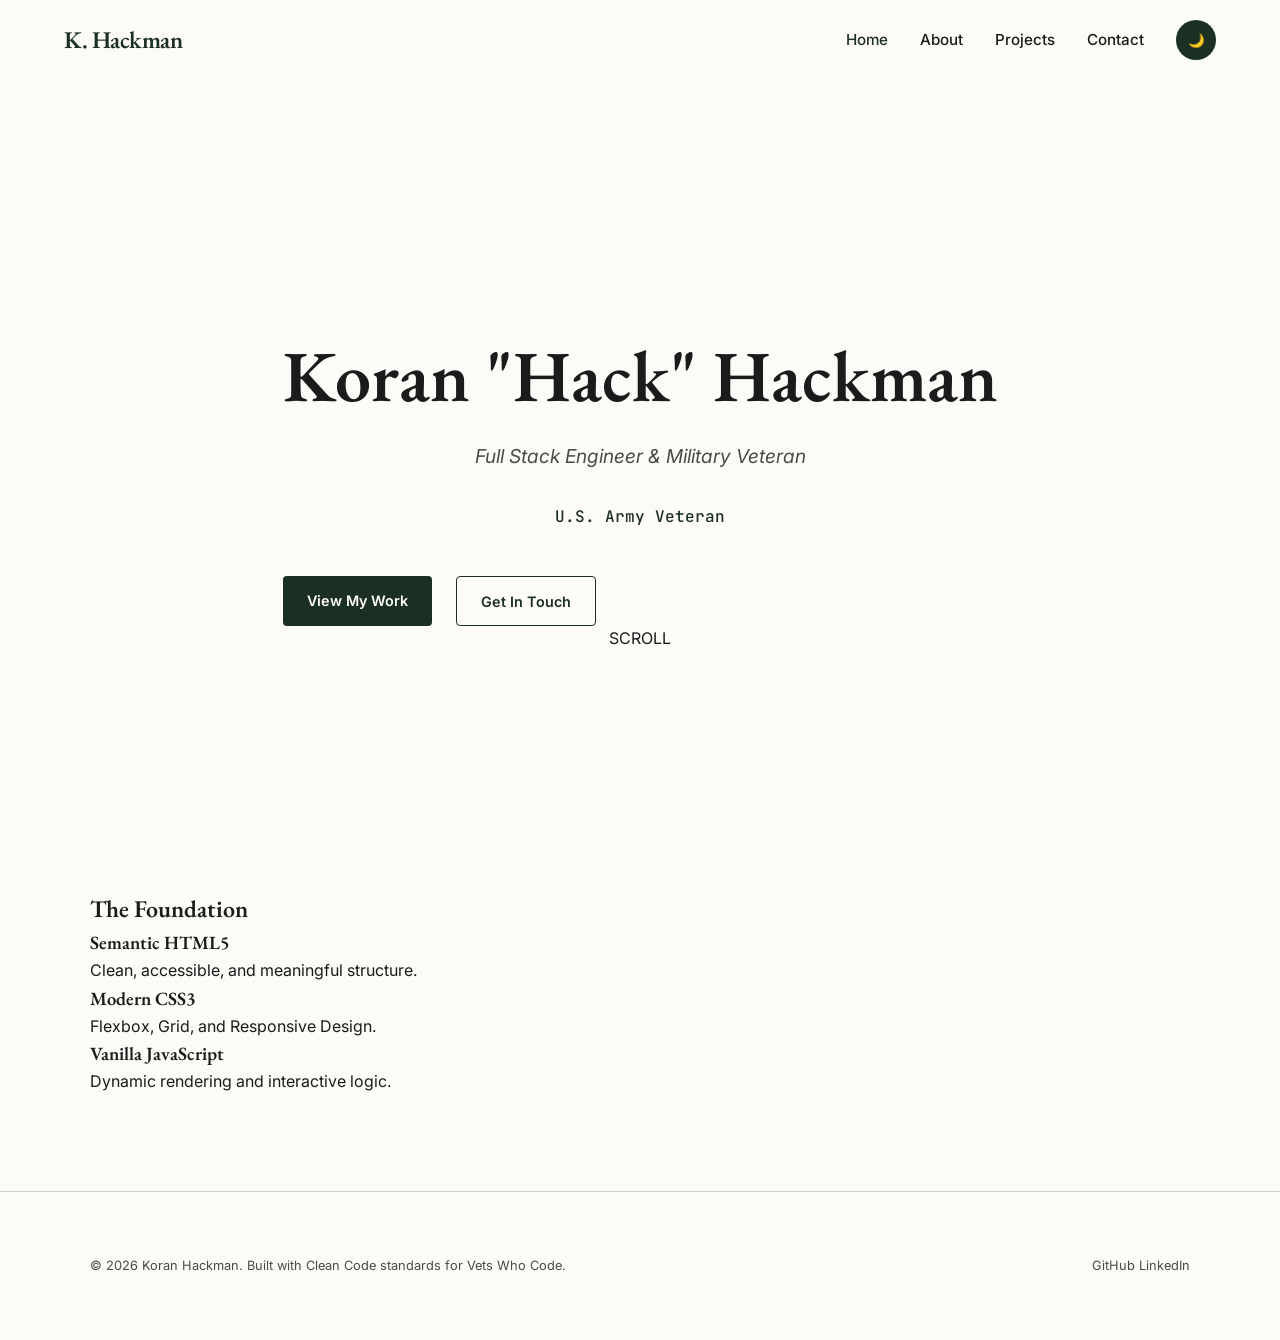
==== index.html @ 1c3fd6f7 "feat: complete VWC Capstone Portfolio with Classic Academic theme and 5 interactive features" ====
<!DOCTYPE html>
<html lang="en">
<head>
    <meta charset="UTF-8">
    <meta name="viewport" content="width=device-width, initial-scale=1.0">
    <title>Koran Hackman | Software Engineer Portfolio</title>
    <!-- Google Fonts for Classic Academic Aesthetic -->
    <link rel="preconnect" href="https://fonts.googleapis.com">
    <link rel="preconnect" href="https://fonts.gstatic.com" crossorigin>
    <link href="https://fonts.googleapis.com/css2?family=EB+Garamond:ital,wght@0,400..800;1,400..800&family=Inter:wght@400;500;600&family=JetBrains+Mono&display=swap" rel="stylesheet">
    <link rel="stylesheet" href="css/style.css">
</head>
<body>
    <!-- Theme Persistence: Feature 1 Helper -->
    <script>
        // Check localStorage immediately to prevent "flash of light mode"
        const savedTheme = localStorage.getItem('theme') || 'light';
        document.body.classList.toggle('dark-mode', savedTheme === 'dark');
    </script>

    <!-- Navigation: Feature 2 (Responsive JS Toggle) -->
    <header class="navbar" id="main-nav">
        <div class="nav-container">
            <a href="index.html" class="logo">K. Hackman</a>
            <nav class="nav-links" id="nav-menu">
                <a href="index.html" class="active">Home</a>
                <a href="about.html">About</a>
                <a href="projects.html">Projects</a>
                <a href="contact.html">Contact</a>
                <button id="theme-toggle" aria-label="Toggle Night Mode">
                    <span class="sun-icon">☀️</span>
                    <span class="moon-icon">🌙</span>
                </button>
            </nav>
            <button class="menu-toggle" id="mobile-menu" aria-label="Open Menu">
                <span></span>
                <span></span>
                <span></span>
            </button>
        </div>
    </header>

    <main>
        <!-- Hero Section -->
        <section class="hero">
            <div class="hero-content">
                <h1 id="hero-title">Koran "Hack" Hackman</h1>
                <p class="subtitle italic">Full Stack Engineer & Military Veteran</p>
                <div class="hero-text-container">
                    <!-- Feature 6: Animated Text (Typed Effect) -->
                    <p id="typing-text"></p>
                </div>
                <div class="cta-group">
                    <a href="projects.html" class="btn btn-primary">View My Work</a>
                    <a href="contact.html" class="btn btn-secondary">Get In Touch</a>
                </div>
            </div>
            <div class="hero-scroll-indicator">
                <span>SCROLL</span>
                <div class="line"></div>
            </div>
        </section>

        <!-- Brief Skills Overview (Taught in Module 2/4) -->
        <section class="skills-mini container">
            <h2 class="section-title">The Foundation</h2>
            <div class="skills-grid">
                <div class="skill-item">
                    <h3>Semantic HTML5</h3>
                    <p>Clean, accessible, and meaningful structure.</p>
                </div>
                <div class="skill-item">
                    <h3>Modern CSS3</h3>
                    <p>Flexbox, Grid, and Responsive Design.</p>
                </div>
                <div class="skill-item">
                    <h3>Vanilla JavaScript</h3>
                    <p>Dynamic rendering and interactive logic.</p>
                </div>
            </div>
        </section>
    </main>

    <footer class="footer">
        <div class="container footer-content">
            <p>&copy; 2026 Koran Hackman. Built with Clean Code standards for Vets Who Code.</p>
            <div class="social-links">
                <a href="https://github.com/hackman95" target="_blank">GitHub</a>
                <a href="https://linkedin.com/" target="_blank">LinkedIn</a>
            </div>
        </div>
    </footer>

    <!-- Core Scripts -->
    <script src="js/script.js"></script>
</body>
</html>
---- css/style.css ----
/* 
   ============================================================
   VWC PREWORK CAPSTONE — CLASSIC ACADEMIC CSS
   Style: Forest Night (Orion Inspired)
   Author: Koran Hackman
   ============================================================
*/

/* --- 1. CSS CUSTOM PROPERTIES (VARIABLES) --- */
/* Decision: Using variables allows for easy theme persistence (Feature 1).
   It separates the 'color context' from the 'structural styles'. */
:root {
    /* Classic Day Palette */
    --color-bg: #FDFBF7;           /* Parchment Paper */
    --color-surface: #FFFFFF;
    --color-text-primary: #1B1B1B; /* Ink Black */
    --color-text-secondary: #4A4A4A;
    --color-accent: #1B3022;       /* Deep Forest Green */
    --color-accent-light: #2E4D35;
    --color-border: #D1CEC7;
    --color-shadow: rgba(0, 0, 0, 0.05);

    /* Typography */
    --font-serif: 'EB Garamond', serif;
    --font-sans: 'Inter', sans-serif;
    --font-mono: 'JetBrains Mono', monospace;

    /* Transitions */
    --transition-fast: 0.2s ease;
    --transition-slow: 0.4s ease;
}

/* Night Mode (Feature 1 Logic) */
/* Rationale: Applying these via a body class allows JS to toggle the entire UI instantly. */
body.dark-mode {
    --color-bg: #23201D;           /* Dark Parchment */
    --color-surface: #2C2824;
    --color-text-primary: #E8E4DF; /* Cream */
    --color-text-secondary: #B8B2AA;
    --color-accent: #3A5F44;       /* Lighter Forest */
    --color-accent-light: #4E7C5B;
    --color-border: #3D3833;
    --color-shadow: rgba(0, 0, 0, 0.3);
}

/* --- 2. RESET & BASE --- */
* {
    box-sizing: border-box;
    margin: 0;
    padding: 0;
}

body {
    background-color: var(--color-bg);
    color: var(--color-text-primary);
    font-family: var(--font-sans);
    line-height: 1.6;
    transition: background-color var(--transition-slow), color var(--transition-slow);
    overflow-x: hidden;
}

h1, h2, h3, h4, .section-title, .logo {
    font-family: var(--font-serif);
    font-weight: 600;
}

a {
    color: inherit;
    text-decoration: none;
    transition: var(--transition-fast);
}

.italic { font-style: italic; }
.shadow { box-shadow: 0 4px 20px var(--color-shadow); }
.container {
    width: 90%;
    max-width: 1100px;
    margin: 0 auto;
}

/* --- 3. NAVIGATION (Feature 2 & 8) --- */
.navbar {
    height: 80px;
    display: flex;
    align-items: center;
    position: sticky;
    top: 0;
    z-index: 1000;
    background: transparent;
    transition: background 0.3s ease, box-shadow 0.3s ease;
}

/* Feature 8: Scroll Interaction Class (Added via JS) */
.navbar.scrolled {
    background: var(--color-bg);
    box-shadow: 0 2px 10px var(--color-shadow);
    border-bottom: 1px solid var(--color-border);
}

.nav-container {
    display: flex;
    justify-content: space-between;
    align-items: center;
    width: 90%;
    margin: 0 auto;
}

.logo {
    font-size: 1.5rem;
    letter-spacing: -0.02em;
    color: var(--color-accent);
}

.nav-links {
    display: flex;
    gap: 2rem;
    align-items: center;
}

.nav-links a {
    font-size: 0.95rem;
    font-weight: 500;
}

.nav-links a.active, .nav-links a:hover {
    color: var(--color-accent);
}

/* Mobile Menu Toggle (Feature 2) */
.menu-toggle {
    display: none;
    flex-direction: column;
    gap: 5px;
    background: none;
    border: none;
    cursor: pointer;
}

.menu-toggle span {
    width: 25px;
    height: 2px;
    background: var(--color-text-primary);
    transition: transform 0.3s ease;
}

/* Theme Toggle Button (Feature 1) */
#theme-toggle {
    background: var(--color-accent);
    border: none;
    width: 40px;
    height: 40px;
    border-radius: 50%;
    cursor: pointer;
    display: flex;
    align-items: center;
    justify-content: center;
    color: white;
}

body.dark-mode .sun-icon { display: block; }
body.dark-mode .moon-icon { display: none; }
body:not(.dark-mode) .sun-icon { display: none; }
body:not(.dark-mode) .moon-icon { display: block; }

/* --- 4. HERO SECTION --- */
.hero {
    height: 90vh;
    display: flex;
    flex-direction: column;
    justify-content: center;
    align-items: center;
    text-align: center;
    padding: 2rem;
}

.hero h1 {
    font-size: clamp(2.5rem, 8vw, 4.5rem);
    margin-bottom: 0.5rem;
}

.subtitle {
    font-size: 1.2rem;
    color: var(--color-text-secondary);
    margin-bottom: 2rem;
}

.hero-text-container {
    height: 1.5rem;
    margin-bottom: 3rem;
}

#typing-text {
    font-family: var(--font-mono);
    color: var(--color-accent);
    font-weight: 500;
}

.cta-group {
    display: flex;
    gap: 1.5rem;
}

.btn {
    padding: 0.8rem 1.5rem;
    border-radius: 4px;
    font-weight: 600;
    font-size: 0.9rem;
    transition: transform 0.2s ease, background 0.2s ease;
}

.btn-primary {
    background: var(--color-accent);
    color: white;
}

.btn-secondary {
    border: 1px solid var(--color-accent);
    color: var(--color-accent);
}

.btn:hover {
    transform: translateY(-2px);
    background: var(--color-accent-light);
    color: white;
}

/* --- 5. GRID LAYOUTS (Feature 3 Proof) --- */
.projects-grid {
    display: grid;
    grid-template-columns: repeat(auto-fill, minmax(300px, 1fr));
    gap: 2rem;
    margin-top: 2rem;
}

/* Proof Card Design */
.proof-grid {
    display: grid;
    grid-template-columns: repeat(auto-fit, minmax(280px, 1fr));
    gap: 1.5rem;
    margin: 3rem 0;
}

.proof-card {
    background: var(--color-surface);
    border: 1px solid var(--color-border);
    padding: 1.5rem;
    border-radius: 8px;
    transition: transform var(--transition-fast);
}

.proof-card img {
    width: 100%;
    margin-top: 1rem;
    border-radius: 4px;
    border: 1px solid var(--color-border);
}

/* --- 6. ABOUT SECTION --- */
.about-grid {
    display: grid;
    grid-template-columns: 350px 1fr;
    gap: 4rem;
    align-items: center;
    padding: 6rem 0;
}

.profile-img {
    width: 100%;
    border-radius: 50% 50% 10% 50%; /* Characterful academic frame */
    border: 1px solid var(--color-border);
}

.military-badge {
    margin-top: 2rem;
    display: inline-block;
    padding: 0.5rem 1rem;
    background: var(--color-accent);
    color: white;
    border-radius: 4px;
    font-size: 0.8rem;
    font-weight: 600;
    letter-spacing: 0.05em;
}

/* --- 7. CONTACT FORM (Feature 5 UI) --- */
.contact-form {
    display: flex;
    flex-direction: column;
    gap: 1.5rem;
}

.form-group {
    display: flex;
    flex-direction: column;
    gap: 0.5rem;
}

.form-group label {
    font-size: 0.85rem;
    font-weight: 600;
    color: var(--color-text-secondary);
}

.form-group input, .form-group textarea {
    padding: 0.8rem;
    background: var(--color-surface);
    border: 1px solid var(--color-border);
    border-radius: 4px;
    color: var(--color-text-primary);
    font-family: inherit;
}

/* Error States */
.error-msg {
    color: #cc0000;
    font-size: 0.75rem;
    display: none;
}

.form-group.invalid input, .form-group.invalid textarea {
    border-color: #cc0000;
}

.form-group.invalid .error-msg {
    display: block;
}

/* --- 8. FOOTER --- */
.footer {
    padding: 4rem 0;
    border-top: 1px solid var(--color-border);
    margin-top: 6rem;
}

.footer-content {
    display: flex;
    justify-content: space-between;
    font-size: 0.8rem;
    color: var(--color-text-secondary);
}

/* --- 9. RESPONSIVE MEDIA QUERIES --- */

/* Tablet (768px+) */
@media (max-width: 992px) {
    .about-grid {
        grid-template-columns: 1fr;
        gap: 2rem;
        text-align: center;
    }
    .about-image {
        max-width: 300px;
        margin: 0 auto;
    }
}

/* Mobile (Navigation Logic) */
@media (max-width: 768px) {
    .menu-toggle {
        display: flex;
    }

    .nav-links {
        position: fixed;
        top: 80px;
        left: -100%;
        width: 100%;
        height: calc(100vh - 80px);
        background: var(--color-bg);
        flex-direction: column;
        padding-top: 2rem;
        transition: 0.4s ease;
        z-index: 999;
    }

    .nav-links.active {
        left: 0;
    }

    .projects-grid {
        grid-template-columns: 1fr;
    }
    
    .contact-info {
        margin-bottom: 3rem;
    }
}

/* Animation Artifacts (Feature 6 & 8) */
@keyframes slideIn {
    from { opacity: 0; transform: translateY(30px); }
    to { opacity: 1; transform: translateY(0); }
}

.reveal {
    animation: slideIn 0.8s ease forwards;
}
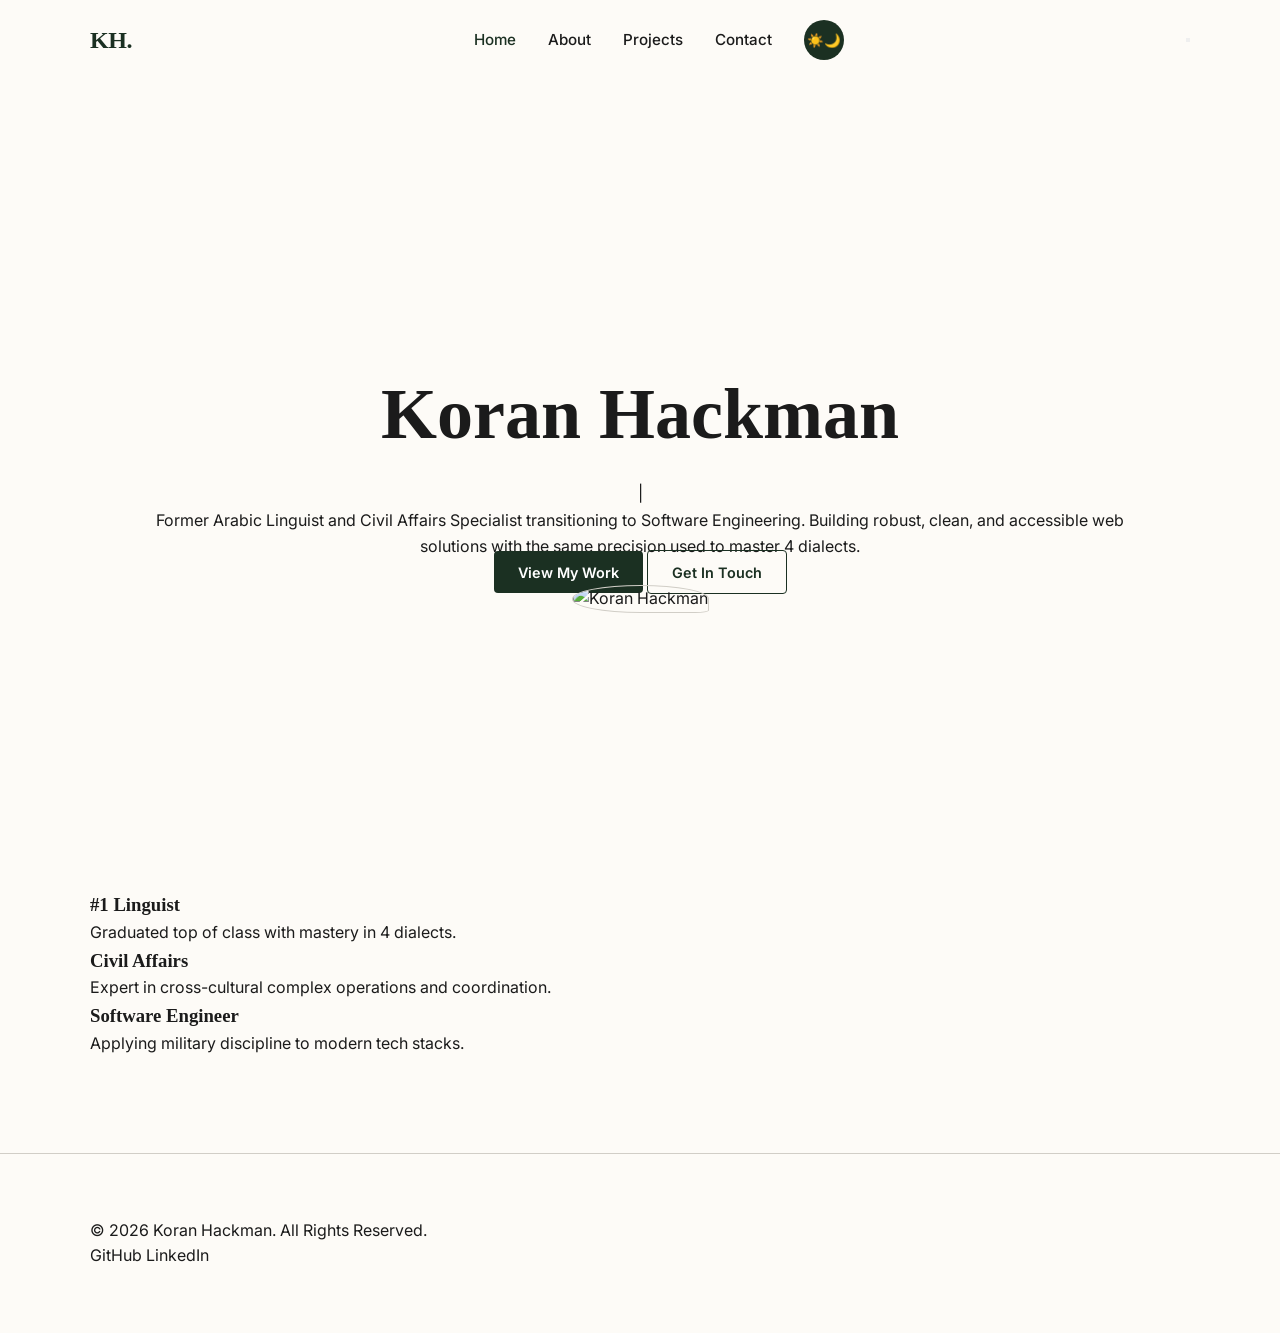
==== commit 57fb956a: "feat: initial commit with semantic HTML5 home page" ====
--- a/index.html
+++ b/index.html
@@ -3,95 +3,99 @@
 <head>
     <meta charset="UTF-8">
     <meta name="viewport" content="width=device-width, initial-scale=1.0">
-    <title>Koran Hackman | Software Engineer Portfolio</title>
-    <!-- Google Fonts for Classic Academic Aesthetic -->
+    <title>Koran Hackman | Arabic Linguist & Software Engineer</title>
+    <!-- SEO Meta Tags -->
+    <meta name="description" content="Portfolio of Koran Hackman, an Arabic Linguist and Software Engineer transitioning from military service to tech.">
+    <!-- Google Fonts -->
     <link rel="preconnect" href="https://fonts.googleapis.com">
     <link rel="preconnect" href="https://fonts.gstatic.com" crossorigin>
-    <link href="https://fonts.googleapis.com/css2?family=EB+Garamond:ital,wght@0,400..800;1,400..800&family=Inter:wght@400;500;600&family=JetBrains+Mono&display=swap" rel="stylesheet">
+    <link href="https://fonts.googleapis.com/css2?family=Inter:wght@300;400;500;600;700&display=swap" rel="stylesheet">
+    <!-- Styles -->
     <link rel="stylesheet" href="css/style.css">
 </head>
-<body>
-    <!-- Theme Persistence: Feature 1 Helper -->
+<body class="light-mode">
+    <!-- Theme Toggle (Feature 1) -->
     <script>
-        // Check localStorage immediately to prevent "flash of light mode"
+        // Inline persistence script to prevent flash of light mode
         const savedTheme = localStorage.getItem('theme') || 'light';
-        document.body.classList.toggle('dark-mode', savedTheme === 'dark');
+        document.body.className = savedTheme + '-mode';
     </script>
 
-    <!-- Navigation: Feature 2 (Responsive JS Toggle) -->
-    <header class="navbar" id="main-nav">
-        <div class="nav-container">
-            <a href="index.html" class="logo">K. Hackman</a>
-            <nav class="nav-links" id="nav-menu">
+    <!-- Navigation (Feature 2) -->
+    <header class="navbar">
+        <div class="container nav-container">
+            <a href="index.html" class="logo">KH<span>.</span></a>
+            <nav class="nav-links" id="nav-links">
                 <a href="index.html" class="active">Home</a>
                 <a href="about.html">About</a>
                 <a href="projects.html">Projects</a>
                 <a href="contact.html">Contact</a>
-                <button id="theme-toggle" aria-label="Toggle Night Mode">
-                    <span class="sun-icon">☀️</span>
-                    <span class="moon-icon">🌙</span>
+                <button id="theme-toggle" class="theme-toggle" aria-label="Toggle Theme">
+                    <span class="icon-sun">☀️</span>
+                    <span class="icon-moon">🌙</span>
                 </button>
             </nav>
-            <button class="menu-toggle" id="mobile-menu" aria-label="Open Menu">
-                <span></span>
-                <span></span>
-                <span></span>
+            <button class="mobile-menu-btn" id="mobile-menu-btn" aria-label="Toggle Menu">
+                <span class="bar"></span>
+                <span class="bar"></span>
+                <span class="bar"></span>
             </button>
         </div>
     </header>
 
+    <!-- Hero Section (Feature 8: Typing Effect) -->
     <main>
-        <!-- Hero Section -->
-        <section class="hero">
+        <section class="hero container">
             <div class="hero-content">
-                <h1 id="hero-title">Koran "Hack" Hackman</h1>
-                <p class="subtitle italic">Full Stack Engineer & Military Veteran</p>
-                <div class="hero-text-container">
-                    <!-- Feature 6: Animated Text (Typed Effect) -->
-                    <p id="typing-text"></p>
-                </div>
-                <div class="cta-group">
+                <h1 class="hero-title">Koran Hackman</h1>
+                <p class="hero-subtitle">
+                    <span id="typing-text"></span><span class="cursor">|</span>
+                </p>
+                <p class="hero-description">
+                    Former Arabic Linguist and Civil Affairs Specialist transitioning to Software Engineering. 
+                    Building robust, clean, and accessible web solutions with the same precision used to master 4 dialects.
+                </p>
+                <div class="hero-cta">
                     <a href="projects.html" class="btn btn-primary">View My Work</a>
                     <a href="contact.html" class="btn btn-secondary">Get In Touch</a>
                 </div>
             </div>
-            <div class="hero-scroll-indicator">
-                <span>SCROLL</span>
-                <div class="line"></div>
+            <div class="hero-image">
+                <img src="images/profile.jpg" alt="Koran Hackman" class="profile-img">
             </div>
         </section>
 
-        <!-- Brief Skills Overview (Taught in Module 2/4) -->
-        <section class="skills-mini container">
-            <h2 class="section-title">The Foundation</h2>
-            <div class="skills-grid">
-                <div class="skill-item">
-                    <h3>Semantic HTML5</h3>
-                    <p>Clean, accessible, and meaningful structure.</p>
+        <!-- Featured Highlights Section -->
+        <section class="highlights container">
+            <div class="highlight-grid">
+                <div class="highlight-item">
+                    <h3>#1 Linguist</h3>
+                    <p>Graduated top of class with mastery in 4 dialects.</p>
                 </div>
-                <div class="skill-item">
-                    <h3>Modern CSS3</h3>
-                    <p>Flexbox, Grid, and Responsive Design.</p>
+                <div class="highlight-item">
+                    <h3>Civil Affairs</h3>
+                    <p>Expert in cross-cultural complex operations and coordination.</p>
                 </div>
-                <div class="skill-item">
-                    <h3>Vanilla JavaScript</h3>
-                    <p>Dynamic rendering and interactive logic.</p>
+                <div class="highlight-item">
+                    <h3>Software Engineer</h3>
+                    <p>Applying military discipline to modern tech stacks.</p>
                 </div>
             </div>
         </section>
     </main>
 
+    <!-- Footer -->
     <footer class="footer">
-        <div class="container footer-content">
-            <p>&copy; 2026 Koran Hackman. Built with Clean Code standards for Vets Who Code.</p>
+        <div class="container">
+            <p>&copy; 2026 Koran Hackman. All Rights Reserved.</p>
             <div class="social-links">
                 <a href="https://github.com/hackman95" target="_blank">GitHub</a>
-                <a href="https://linkedin.com/" target="_blank">LinkedIn</a>
+                <a href="#" target="_blank">LinkedIn</a>
             </div>
         </div>
     </footer>
 
-    <!-- Core Scripts -->
+    <!-- Scripts -->
     <script src="js/script.js"></script>
 </body>
 </html>
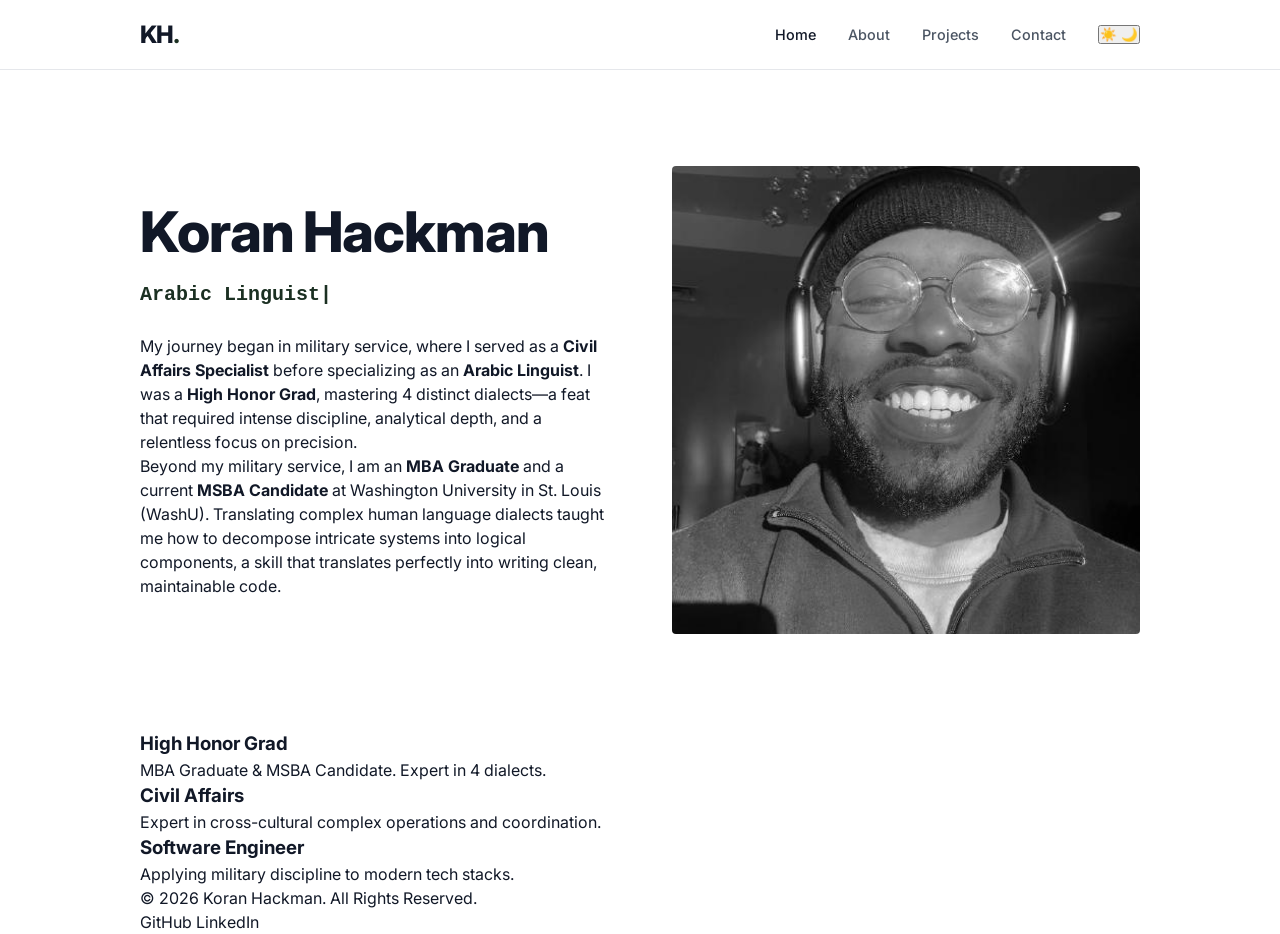
==== commit 4f80d1b4: "feat: sync professional identity with High Honor status and official GitHub avatar" ====
--- a/index.html
+++ b/index.html
@@ -51,13 +51,16 @@
                 <p class="hero-subtitle">
                     <span id="typing-text"></span><span class="cursor">|</span>
                 </p>
-                <p class="hero-description">
-                    Former Arabic Linguist and Civil Affairs Specialist transitioning to Software Engineering. 
-                    Building robust, clean, and accessible web solutions with the same precision used to master 4 dialects.
-                </p>
-                <div class="hero-cta">
-                    <a href="projects.html" class="btn btn-primary">View My Work</a>
-                    <a href="contact.html" class="btn btn-secondary">Get In Touch</a>
+                <div class="about-description">
+                    <p>
+                        My journey began in military service, where I served as a <strong>Civil Affairs Specialist</strong> before specializing as an 
+                        <strong>Arabic Linguist</strong>. I was a <strong>High Honor Grad</strong>, mastering 4 distinct dialects—a feat that required intense discipline, 
+                        analytical depth, and a relentless focus on precision.
+                    </p>
+                    <p>
+                        Beyond my military service, I am an <strong>MBA Graduate</strong> and a current <strong>MSBA Candidate</strong> at Washington University in St. Louis (WashU).
+                        Translating complex human language dialects taught me how to decompose intricate systems into logical components, a skill that translates perfectly into writing clean, maintainable code.
+                    </p>
                 </div>
             </div>
             <div class="hero-image">
@@ -69,8 +72,8 @@
         <section class="highlights container">
             <div class="highlight-grid">
                 <div class="highlight-item">
-                    <h3>#1 Linguist</h3>
-                    <p>Graduated top of class with mastery in 4 dialects.</p>
+                    <h3>High Honor Grad</h3>
+                    <p>MBA Graduate & MSBA Candidate. Expert in 4 dialects.</p>
                 </div>
                 <div class="highlight-item">
                     <h3>Civil Affairs</h3>
--- a/css/style.css
+++ b/css/style.css
@@ -1,49 +1,45 @@
 /* 
    ============================================================
-   VWC PREWORK CAPSTONE — CLASSIC ACADEMIC CSS
-   Style: Forest Night (Orion Inspired)
-   Author: Koran Hackman
+   VWC PREWORK CAPSTONE — MINIMALIST PROFESSIONAL CSS
+   Style: High-End Minimalist Modern
+   Author: Koran Hackman (Arabic Linguist & Software Engineer)
    ============================================================
 */
 
-/* --- 1. CSS CUSTOM PROPERTIES (VARIABLES) --- */
-/* Decision: Using variables allows for easy theme persistence (Feature 1).
-   It separates the 'color context' from the 'structural styles'. */
+/* --- 1. CSS CUSTOM PROPERTIES (Theme Persistence Feature 1) --- */
 :root {
-    /* Classic Day Palette */
-    --color-bg: #FDFBF7;           /* Parchment Paper */
-    --color-surface: #FFFFFF;
-    --color-text-primary: #1B1B1B; /* Ink Black */
-    --color-text-secondary: #4A4A4A;
-    --color-accent: #1B3022;       /* Deep Forest Green */
-    --color-accent-light: #2E4D35;
-    --color-border: #D1CEC7;
+    /* Day Mode Palette */
+    --color-bg: #FFFFFF;
+    --color-surface: #F9FAFB;
+    --color-text-primary: #111827; /* Dark Slate Black */
+    --color-text-secondary: #4B5563; /* Grey Slate */
+    --color-accent: #1B3022; /* Deep Forest Green (VWC/Military Accent) */
+    --color-accent-hover: #13241A;
+    --color-border: #E5E7EB;
     --color-shadow: rgba(0, 0, 0, 0.05);
 
     /* Typography */
-    --font-serif: 'EB Garamond', serif;
-    --font-sans: 'Inter', sans-serif;
-    --font-mono: 'JetBrains Mono', monospace;
-
-    /* Transitions */
-    --transition-fast: 0.2s ease;
-    --transition-slow: 0.4s ease;
+    --font-main: 'Inter', system-ui, -apple-system, sans-serif;
+    --font-mono: ui-monospace, SFMono-Regular, Menlo, Monaco, Consolas, monospace;
+
+    /* Spacing & Borders */
+    --transition: 0.25s cubic-bezier(0.4, 0, 0.2, 1);
+    --border-radius: 4px;
 }
 
 /* Night Mode (Feature 1 Logic) */
-/* Rationale: Applying these via a body class allows JS to toggle the entire UI instantly. */
-body.dark-mode {
-    --color-bg: #23201D;           /* Dark Parchment */
-    --color-surface: #2C2824;
-    --color-text-primary: #E8E4DF; /* Cream */
-    --color-text-secondary: #B8B2AA;
-    --color-accent: #3A5F44;       /* Lighter Forest */
-    --color-accent-light: #4E7C5B;
-    --color-border: #3D3833;
+.dark-mode {
+    --color-bg: #0F172A; /* Deep Navy Black */
+    --color-surface: #1E293B;
+    --color-text-primary: #F9FAFB;
+    --color-text-secondary: #9CA3AF;
+    --color-accent: #34D399; /* Emerald/Forest Green Accent for Dark Mode */
+    --color-accent-hover: #10B981;
+    --color-border: #334155;
     --color-shadow: rgba(0, 0, 0, 0.3);
 }
 
-/* --- 2. RESET & BASE --- */
+/* --- 2. BASE RESET --- */
 * {
     box-sizing: border-box;
     margin: 0;
@@ -53,63 +49,47 @@
 body {
     background-color: var(--color-bg);
     color: var(--color-text-primary);
-    font-family: var(--font-sans);
-    line-height: 1.6;
-    transition: background-color var(--transition-slow), color var(--transition-slow);
-    overflow-x: hidden;
-}
-
-h1, h2, h3, h4, .section-title, .logo {
-    font-family: var(--font-serif);
-    font-weight: 600;
-}
-
-a {
-    color: inherit;
-    text-decoration: none;
-    transition: var(--transition-fast);
-}
-
-.italic { font-style: italic; }
-.shadow { box-shadow: 0 4px 20px var(--color-shadow); }
+    font-family: var(--font-main);
+    line-height: 1.5;
+    -webkit-font-smoothing: antialiased;
+    transition: background-color var(--transition), color var(--transition);
+}
+
 .container {
+    max-width: 1000px;
     width: 90%;
-    max-width: 1100px;
     margin: 0 auto;
 }
+
+img { max-width: 100%; display: block; }
+a { text-decoration: none; color: inherit; transition: var(--transition); }
+ul { list-style: none; }
 
 /* --- 3. NAVIGATION (Feature 2 & 8) --- */
 .navbar {
-    height: 80px;
-    display: flex;
-    align-items: center;
+    height: 70px;
+    border-bottom: 1px solid var(--color-border);
     position: sticky;
     top: 0;
-    z-index: 1000;
-    background: transparent;
-    transition: background 0.3s ease, box-shadow 0.3s ease;
-}
-
-/* Feature 8: Scroll Interaction Class (Added via JS) */
-.navbar.scrolled {
+    z-index: 100;
     background: var(--color-bg);
-    box-shadow: 0 2px 10px var(--color-shadow);
-    border-bottom: 1px solid var(--color-border);
 }
 
 .nav-container {
     display: flex;
     justify-content: space-between;
     align-items: center;
-    width: 90%;
-    margin: 0 auto;
+    height: 100%;
 }
 
 .logo {
+    font-weight: 800;
     font-size: 1.5rem;
-    letter-spacing: -0.02em;
-    color: var(--color-accent);
-}
+    letter-spacing: -0.05em;
+    color: var(--color-text-primary);
+}
+
+.logo span { color: var(--color-accent); }
 
 .nav-links {
     display: flex;
@@ -118,280 +98,173 @@
 }
 
 .nav-links a {
-    font-size: 0.95rem;
+    font-size: 0.9rem;
     font-weight: 500;
-}
-
-.nav-links a.active, .nav-links a:hover {
-    color: var(--color-accent);
-}
-
-/* Mobile Menu Toggle (Feature 2) */
-.menu-toggle {
+    color: var(--color-text-secondary);
+}
+
+.nav-links a:hover, .nav-links a.active {
+    color: var(--color-text-primary);
+}
+
+/* Mobile Nav (Feature 2) */
+.mobile-menu-btn {
     display: none;
     flex-direction: column;
-    gap: 5px;
+    gap: 6px;
     background: none;
     border: none;
     cursor: pointer;
 }
 
-.menu-toggle span {
-    width: 25px;
+.mobile-menu-btn .bar {
+    width: 24px;
     height: 2px;
     background: var(--color-text-primary);
-    transition: transform 0.3s ease;
-}
-
-/* Theme Toggle Button (Feature 1) */
-#theme-toggle {
-    background: var(--color-accent);
-    border: none;
-    width: 40px;
-    height: 40px;
-    border-radius: 50%;
-    cursor: pointer;
-    display: flex;
+    transition: var(--transition);
+}
+
+/* --- 4. HERO SECTION (Feature 8 Effect) --- */
+.hero {
+    display: grid;
+    grid-template-columns: 1fr 1fr;
+    gap: 4rem;
     align-items: center;
-    justify-content: center;
-    color: white;
-}
-
-body.dark-mode .sun-icon { display: block; }
-body.dark-mode .moon-icon { display: none; }
-body:not(.dark-mode) .sun-icon { display: none; }
-body:not(.dark-mode) .moon-icon { display: block; }
-
-/* --- 4. HERO SECTION --- */
-.hero {
-    height: 90vh;
-    display: flex;
-    flex-direction: column;
-    justify-content: center;
-    align-items: center;
-    text-align: center;
-    padding: 2rem;
-}
-
-.hero h1 {
-    font-size: clamp(2.5rem, 8vw, 4.5rem);
-    margin-bottom: 0.5rem;
-}
-
-.subtitle {
-    font-size: 1.2rem;
+    padding: 6rem 0;
+}
+
+.hero-title {
+    font-size: 3.5rem;
+    font-weight: 800;
+    letter-spacing: -0.02em;
+    line-height: 1.1;
+    margin-bottom: 1rem;
+}
+
+.hero-subtitle {
+    font-family: var(--font-mono);
+    font-size: 1.25rem;
+    font-weight: 600;
+    color: var(--color-accent);
+    margin-bottom: 1.5rem;
+    min-height: 1.5rem;
+}
+
+.hero-description {
+    font-size: 1.1rem;
     color: var(--color-text-secondary);
-    margin-bottom: 2rem;
-}
-
-.hero-text-container {
-    height: 1.5rem;
-    margin-bottom: 3rem;
-}
-
-#typing-text {
-    font-family: var(--font-mono);
-    color: var(--color-accent);
-    font-weight: 500;
-}
-
-.cta-group {
-    display: flex;
-    gap: 1.5rem;
-}
+    margin-bottom: 2.5rem;
+    max-width: 500px;
+}
+
+.hero-cta { display: flex; gap: 1rem; }
 
 .btn {
-    padding: 0.8rem 1.5rem;
-    border-radius: 4px;
+    padding: 0.75rem 1.5rem;
     font-weight: 600;
     font-size: 0.9rem;
-    transition: transform 0.2s ease, background 0.2s ease;
-}
-
-.btn-primary {
-    background: var(--color-accent);
-    color: white;
-}
-
-.btn-secondary {
-    border: 1px solid var(--color-accent);
-    color: var(--color-accent);
-}
-
-.btn:hover {
-    transform: translateY(-2px);
-    background: var(--color-accent-light);
-    color: white;
-}
-
-/* --- 5. GRID LAYOUTS (Feature 3 Proof) --- */
+    border-radius: var(--border-radius);
+    display: inline-block;
+}
+
+.btn-primary { background: var(--color-text-primary); color: white; }
+.btn-primary:hover { background: var(--color-accent); }
+
+.btn-secondary { border: 1px solid var(--color-border); }
+.btn-secondary:hover { border-color: var(--color-text-secondary); }
+
+.profile-img {
+    width: 100%;
+    border-radius: var(--border-radius);
+    filter: grayscale(100%); /* Minimalist aesthetic */
+    transition: var(--transition);
+}
+
+.profile-img:hover { filter: grayscale(0%); }
+
+/* --- 5. ABOUT PAGE --- */
+.py-8 { padding: 4rem 0; }
+.grid-2 { display: grid; grid-template-columns: 1.2fr 0.8fr; gap: 4rem; align-items: center; }
+.section-title { font-size: 2rem; margin-bottom: 1rem; }
+.highlight { color: var(--color-accent); font-weight: 600; margin-bottom: 1.5rem; }
+
+.proof-grid {
+    display: grid;
+    grid-template-columns: repeat(auto-fit, minmax(280px, 1fr));
+    gap: 2rem;
+    margin-top: 3rem;
+}
+
+.proof-card {
+    background: var(--color-surface);
+    border: 1px solid var(--color-border);
+    padding: 2rem;
+    border-radius: var(--border-radius);
+}
+
+.proof-header { display: flex; align-items: center; gap: 1rem; margin-bottom: 1rem; }
+.step-num { font-family: var(--font-mono); font-weight: 800; color: var(--color-accent); font-size: 1.5rem; opacity: 0.3; }
+
+/* --- 6. PROJECTS (Feature 3 Proof) --- */
 .projects-grid {
     display: grid;
     grid-template-columns: repeat(auto-fill, minmax(300px, 1fr));
-    gap: 2rem;
+    gap: 2.5rem;
+    margin-top: 3rem;
+}
+
+.filter-controls {
+    display: flex;
+    gap: 1rem;
     margin-top: 2rem;
 }
 
-/* Proof Card Design */
-.proof-grid {
-    display: grid;
-    grid-template-columns: repeat(auto-fit, minmax(280px, 1fr));
-    gap: 1.5rem;
-    margin: 3rem 0;
-}
-
-.proof-card {
-    background: var(--color-surface);
+.filter-btn {
+    background: none;
     border: 1px solid var(--color-border);
-    padding: 1.5rem;
-    border-radius: 8px;
-    transition: transform var(--transition-fast);
-}
-
-.proof-card img {
-    width: 100%;
-    margin-top: 1rem;
-    border-radius: 4px;
-    border: 1px solid var(--color-border);
-}
-
-/* --- 6. ABOUT SECTION --- */
-.about-grid {
-    display: grid;
-    grid-template-columns: 350px 1fr;
-    gap: 4rem;
-    align-items: center;
-    padding: 6rem 0;
-}
-
-.profile-img {
-    width: 100%;
-    border-radius: 50% 50% 10% 50%; /* Characterful academic frame */
-    border: 1px solid var(--color-border);
-}
-
-.military-badge {
-    margin-top: 2rem;
-    display: inline-block;
     padding: 0.5rem 1rem;
-    background: var(--color-accent);
-    color: white;
-    border-radius: 4px;
     font-size: 0.8rem;
     font-weight: 600;
-    letter-spacing: 0.05em;
-}
-
-/* --- 7. CONTACT FORM (Feature 5 UI) --- */
-.contact-form {
-    display: flex;
-    flex-direction: column;
-    gap: 1.5rem;
-}
-
-.form-group {
-    display: flex;
-    flex-direction: column;
-    gap: 0.5rem;
-}
-
-.form-group label {
-    font-size: 0.85rem;
-    font-weight: 600;
-    color: var(--color-text-secondary);
-}
-
-.form-group input, .form-group textarea {
-    padding: 0.8rem;
-    background: var(--color-surface);
-    border: 1px solid var(--color-border);
-    border-radius: 4px;
-    color: var(--color-text-primary);
-    font-family: inherit;
-}
-
-/* Error States */
-.error-msg {
-    color: #cc0000;
-    font-size: 0.75rem;
-    display: none;
-}
-
-.form-group.invalid input, .form-group.invalid textarea {
-    border-color: #cc0000;
-}
-
-.form-group.invalid .error-msg {
-    display: block;
-}
-
-/* --- 8. FOOTER --- */
-.footer {
-    padding: 4rem 0;
-    border-top: 1px solid var(--color-border);
-    margin-top: 6rem;
-}
-
-.footer-content {
-    display: flex;
-    justify-content: space-between;
-    font-size: 0.8rem;
-    color: var(--color-text-secondary);
-}
-
-/* --- 9. RESPONSIVE MEDIA QUERIES --- */
-
-/* Tablet (768px+) */
-@media (max-width: 992px) {
-    .about-grid {
-        grid-template-columns: 1fr;
-        gap: 2rem;
-        text-align: center;
-    }
-    .about-image {
-        max-width: 300px;
-        margin: 0 auto;
-    }
-}
-
-/* Mobile (Navigation Logic) */
+    cursor: pointer;
+    border-radius: 20px;
+}
+
+.filter-btn.active { background: var(--color-text-primary); color: white; border-color: var(--color-text-primary); }
+
+/* --- 7. CONTACT (Feature 5 Validation UI) --- */
+.contact-form { display: flex; flex-direction: column; gap: 1.5rem; }
+.form-group { display: flex; flex-direction: column; gap: 0.5rem; }
+.form-group label { font-size: 0.8rem; font-weight: 700; color: var(--color-text-secondary); text-transform: uppercase; letter-spacing: 0.05em; }
+.form-group input, .form-group textarea { padding: 0.75rem; border: 1px solid var(--color-border); border-radius: var(--border-radius); font-family: inherit; font-size: 1rem; }
+
+.error-msg { color: #dc2626; font-size: 0.75rem; font-weight: 500; margin-top: -0.25rem; display: none; }
+.form-group.invalid input, .form-group.invalid textarea { border-color: #dc2626; }
+.form-group.invalid .error-msg { display: block; }
+
+/* --- 8. RESPONSIVE QUERIES --- */
 @media (max-width: 768px) {
-    .menu-toggle {
-        display: flex;
-    }
-
+    .hero { grid-template-columns: 1fr; text-align: center; gap: 2rem; }
+    .hero-image { order: -1; max-width: 300px; margin: 0 auto; }
+    .hero-cta { justify-content: center; }
+    
+    .mobile-menu-btn { display: flex; }
     .nav-links {
         position: fixed;
-        top: 80px;
+        top: 70px;
         left: -100%;
         width: 100%;
-        height: calc(100vh - 80px);
+        height: calc(100vh - 70px);
         background: var(--color-bg);
         flex-direction: column;
-        padding-top: 2rem;
+        padding: 4rem 0;
         transition: 0.4s ease;
-        z-index: 999;
+        border-top: 1px solid var(--color-border);
     }
-
-    .nav-links.active {
-        left: 0;
-    }
-
-    .projects-grid {
-        grid-template-columns: 1fr;
-    }
-    
-    .contact-info {
-        margin-bottom: 3rem;
-    }
-}
-
-/* Animation Artifacts (Feature 6 & 8) */
-@keyframes slideIn {
-    from { opacity: 0; transform: translateY(30px); }
-    to { opacity: 1; transform: translateY(0); }
-}
-
-.reveal {
-    animation: slideIn 0.8s ease forwards;
-}
+    .nav-links.active { left: 0; }
+    .grid-2 { grid-template-columns: 1fr; text-align: center; }
+    .about-image { margin: 0 auto; }
+}
+
+/* Animations Artifacts */
+@keyframes fadeIn { from { opacity: 0; transform: translateY(20px); } to { opacity: 1; transform: translateY(0); } }
+.reveal { animation: fadeIn 0.8s ease-out forwards; opacity: 0; }
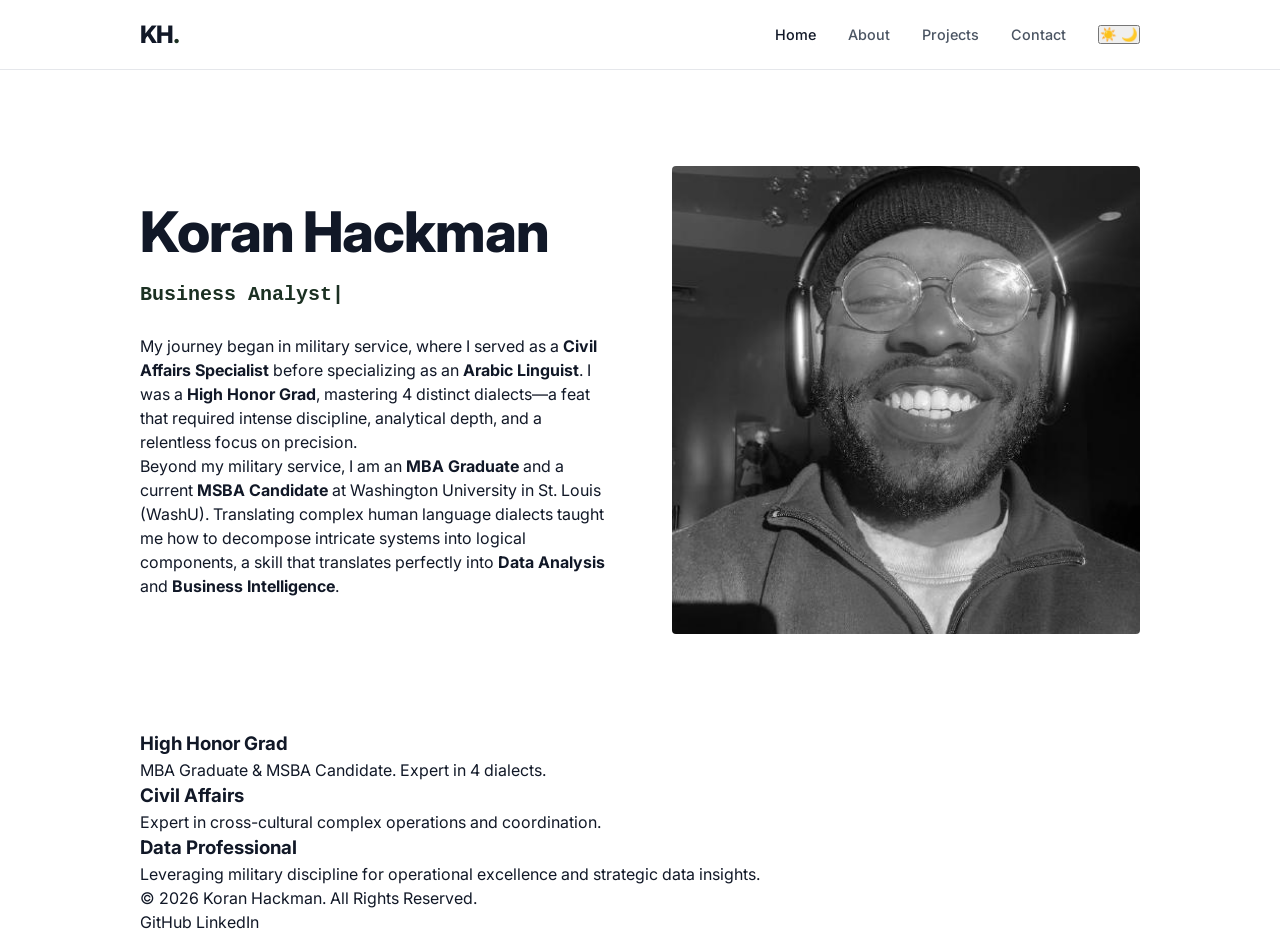
==== commit c48b16b4: "rebrand as business and data analyst" ====
--- a/index.html
+++ b/index.html
@@ -3,9 +3,9 @@
 <head>
     <meta charset="UTF-8">
     <meta name="viewport" content="width=device-width, initial-scale=1.0">
-    <title>Koran Hackman | Arabic Linguist & Software Engineer</title>
+    <title>Koran Hackman | Business Analyst & Data Analyst</title>
     <!-- SEO Meta Tags -->
-    <meta name="description" content="Portfolio of Koran Hackman, an Arabic Linguist and Software Engineer transitioning from military service to tech.">
+    <meta name="description" content="Portfolio of Koran Hackman, an MBA/MSBA candidate and former Arabic Linguist transitioning to Business and Data Analysis.">
     <!-- Google Fonts -->
     <link rel="preconnect" href="https://fonts.googleapis.com">
     <link rel="preconnect" href="https://fonts.gstatic.com" crossorigin>
@@ -14,14 +14,14 @@
     <link rel="stylesheet" href="css/style.css">
 </head>
 <body class="light-mode">
-    <!-- Theme Toggle (Feature 1) -->
+    <!-- Theme Toggle -->
     <script>
         // Inline persistence script to prevent flash of light mode
         const savedTheme = localStorage.getItem('theme') || 'light';
         document.body.className = savedTheme + '-mode';
     </script>
 
-    <!-- Navigation (Feature 2) -->
+    <!-- Header & Navigation -->
     <header class="navbar">
         <div class="container nav-container">
             <a href="index.html" class="logo">KH<span>.</span></a>
@@ -43,7 +43,7 @@
         </div>
     </header>
 
-    <!-- Hero Section (Feature 8: Typing Effect) -->
+    <!-- Hero Section -->
     <main>
         <section class="hero container">
             <div class="hero-content">
@@ -59,7 +59,7 @@
                     </p>
                     <p>
                         Beyond my military service, I am an <strong>MBA Graduate</strong> and a current <strong>MSBA Candidate</strong> at Washington University in St. Louis (WashU).
-                        Translating complex human language dialects taught me how to decompose intricate systems into logical components, a skill that translates perfectly into writing clean, maintainable code.
+                        Translating complex human language dialects taught me how to decompose intricate systems into logical components, a skill that translates perfectly into <strong>Data Analysis</strong> and <strong>Business Intelligence</strong>.
                     </p>
                 </div>
             </div>
@@ -80,8 +80,8 @@
                     <p>Expert in cross-cultural complex operations and coordination.</p>
                 </div>
                 <div class="highlight-item">
-                    <h3>Software Engineer</h3>
-                    <p>Applying military discipline to modern tech stacks.</p>
+                    <h3>Data Professional</h3>
+                    <p>Leveraging military discipline for operational excellence and strategic data insights.</p>
                 </div>
             </div>
         </section>
--- a/css/style.css
+++ b/css/style.css
@@ -1,45 +1,41 @@
 /* 
-   ============================================================
-   VWC PREWORK CAPSTONE — MINIMALIST PROFESSIONAL CSS
-   Style: High-End Minimalist Modern
-   Author: Koran Hackman (Arabic Linguist & Software Engineer)
-   ============================================================
+   Koran Hackman - Portfolio Styles
+   Minimalist Professional Aesthetics
 */
 
-/* --- 1. CSS CUSTOM PROPERTIES (Theme Persistence Feature 1) --- */
 :root {
-    /* Day Mode Palette */
+    /* Day Mode */
     --color-bg: #FFFFFF;
     --color-surface: #F9FAFB;
-    --color-text-primary: #111827; /* Dark Slate Black */
-    --color-text-secondary: #4B5563; /* Grey Slate */
-    --color-accent: #1B3022; /* Deep Forest Green (VWC/Military Accent) */
+    --color-text-primary: #111827; 
+    --color-text-secondary: #4B5563;
+    --color-accent: #1B3022; 
     --color-accent-hover: #13241A;
     --color-border: #E5E7EB;
     --color-shadow: rgba(0, 0, 0, 0.05);
 
-    /* Typography */
+    /* Fonts */
     --font-main: 'Inter', system-ui, -apple-system, sans-serif;
     --font-mono: ui-monospace, SFMono-Regular, Menlo, Monaco, Consolas, monospace;
 
-    /* Spacing & Borders */
+    /* Metrics */
     --transition: 0.25s cubic-bezier(0.4, 0, 0.2, 1);
     --border-radius: 4px;
 }
 
-/* Night Mode (Feature 1 Logic) */
+/* Dark mode theme variables */
 .dark-mode {
-    --color-bg: #0F172A; /* Deep Navy Black */
+    --color-bg: #0F172A;
     --color-surface: #1E293B;
     --color-text-primary: #F9FAFB;
     --color-text-secondary: #9CA3AF;
-    --color-accent: #34D399; /* Emerald/Forest Green Accent for Dark Mode */
+    --color-accent: #34D399; 
     --color-accent-hover: #10B981;
     --color-border: #334155;
     --color-shadow: rgba(0, 0, 0, 0.3);
 }
 
-/* --- 2. BASE RESET --- */
+/* Basic Reset */
 * {
     box-sizing: border-box;
     margin: 0;
@@ -65,7 +61,7 @@
 a { text-decoration: none; color: inherit; transition: var(--transition); }
 ul { list-style: none; }
 
-/* --- 3. NAVIGATION (Feature 2 & 8) --- */
+/* Navigation */
 .navbar {
     height: 70px;
     border-bottom: 1px solid var(--color-border);
@@ -107,7 +103,6 @@
     color: var(--color-text-primary);
 }
 
-/* Mobile Nav (Feature 2) */
 .mobile-menu-btn {
     display: none;
     flex-direction: column;
@@ -124,7 +119,7 @@
     transition: var(--transition);
 }
 
-/* --- 4. HERO SECTION (Feature 8 Effect) --- */
+/* Hero Section */
 .hero {
     display: grid;
     grid-template-columns: 1fr 1fr;
@@ -176,13 +171,13 @@
 .profile-img {
     width: 100%;
     border-radius: var(--border-radius);
-    filter: grayscale(100%); /* Minimalist aesthetic */
+    filter: grayscale(100%); 
     transition: var(--transition);
 }
 
 .profile-img:hover { filter: grayscale(0%); }
 
-/* --- 5. ABOUT PAGE --- */
+/* Layout Helpers */
 .py-8 { padding: 4rem 0; }
 .grid-2 { display: grid; grid-template-columns: 1.2fr 0.8fr; gap: 4rem; align-items: center; }
 .section-title { font-size: 2rem; margin-bottom: 1rem; }
@@ -205,7 +200,7 @@
 .proof-header { display: flex; align-items: center; gap: 1rem; margin-bottom: 1rem; }
 .step-num { font-family: var(--font-mono); font-weight: 800; color: var(--color-accent); font-size: 1.5rem; opacity: 0.3; }
 
-/* --- 6. PROJECTS (Feature 3 Proof) --- */
+/* Grid Layouts */
 .projects-grid {
     display: grid;
     grid-template-columns: repeat(auto-fill, minmax(300px, 1fr));
@@ -231,7 +226,7 @@
 
 .filter-btn.active { background: var(--color-text-primary); color: white; border-color: var(--color-text-primary); }
 
-/* --- 7. CONTACT (Feature 5 Validation UI) --- */
+/* Form Styles */
 .contact-form { display: flex; flex-direction: column; gap: 1.5rem; }
 .form-group { display: flex; flex-direction: column; gap: 0.5rem; }
 .form-group label { font-size: 0.8rem; font-weight: 700; color: var(--color-text-secondary); text-transform: uppercase; letter-spacing: 0.05em; }
@@ -241,7 +236,7 @@
 .form-group.invalid input, .form-group.invalid textarea { border-color: #dc2626; }
 .form-group.invalid .error-msg { display: block; }
 
-/* --- 8. RESPONSIVE QUERIES --- */
+/* Responsive adjustments */
 @media (max-width: 768px) {
     .hero { grid-template-columns: 1fr; text-align: center; gap: 2rem; }
     .hero-image { order: -1; max-width: 300px; margin: 0 auto; }
@@ -265,6 +260,5 @@
     .about-image { margin: 0 auto; }
 }
 
-/* Animations Artifacts */
 @keyframes fadeIn { from { opacity: 0; transform: translateY(20px); } to { opacity: 1; transform: translateY(0); } }
 .reveal { animation: fadeIn 0.8s ease-out forwards; opacity: 0; }
